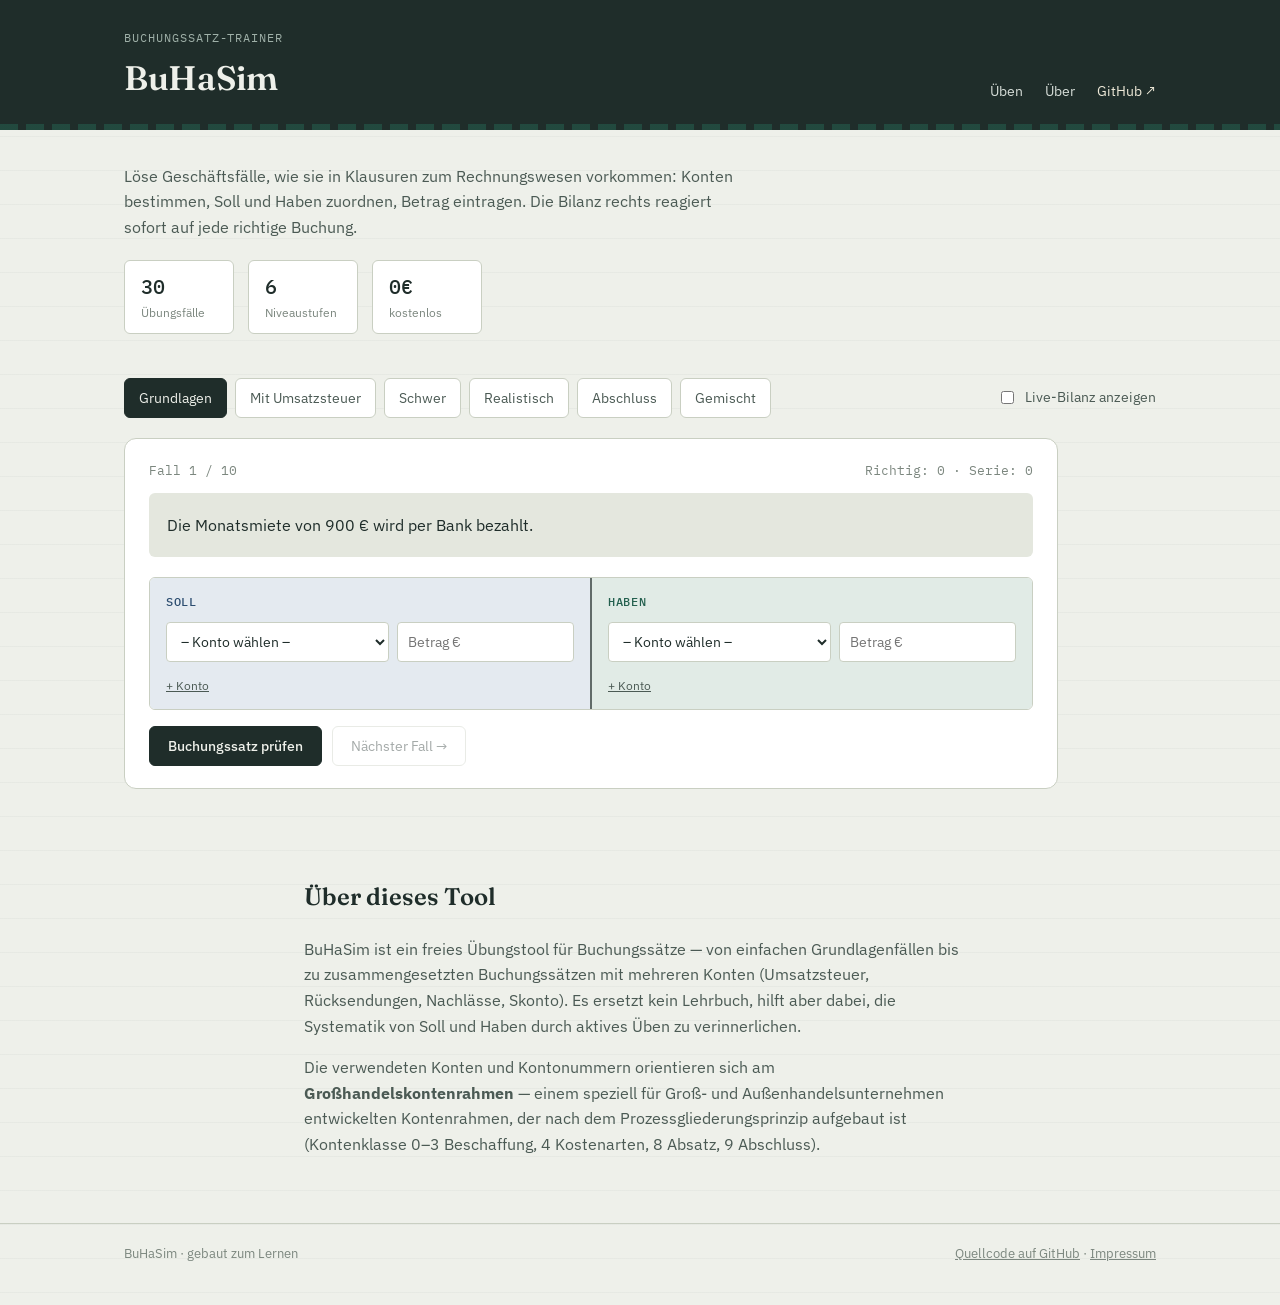
==== index.html @ 587c1fa8 "Update index.html Cases ausgesondert" ====
<!doctype html>
<html lang="de">
<head>
<meta charset="UTF-8" />
<meta name="viewport" content="width=device-width, initial-scale=1" />
<title>BuHaSim - Buchungssatz-Trainer für Rechnungswesen</title>
<meta name="description" content="Kostenloser, interaktiver Trainer für Buchungssätze: Geschäftsfälle lösen, Soll und Haben bestimmen und die Wirkung live in der Bilanz sehen." />
<link rel="icon" href="data:," />
<link rel="preconnect" href="https://fonts.googleapis.com">
<link rel="preconnect" href="https://fonts.gstatic.com" crossorigin>
<link href="https://fonts.googleapis.com/css2?family=Fraunces:opsz,wght@9..144,400;9..144,500;9..144,600&family=IBM+Plex+Sans:wght@400;500;600&family=IBM+Plex+Mono:wght@400;500&display=swap" rel="stylesheet">
<link rel="stylesheet" href="styles.css" />
</head>
<body>

<header class="site-header">
  <div class="wrap header-inner">
    <div class="wordmark">
      <span class="eyebrow">Buchungssatz-Trainer</span>
      <h1>BuHaSim</h1>
    </div>
    <nav class="header-nav">
      <a href="#uebung">Üben</a>
      <a href="#ueber">Über</a>
      <a href="https://github.com/LadeShootH/BuHa-Trainer" target="_blank" rel="noopener" class="gh-link">GitHub ↗</a>
    </nav>
  </div>
  <div class="ledger-rule" aria-hidden="true"></div>
</header>

<section class="intro wrap">
  <p class="intro-text">Löse Geschäftsfälle, wie sie in Klausuren zum Rechnungswesen vorkommen: Konten bestimmen, Soll und Haben zuordnen, Betrag eintragen. Die Bilanz rechts reagiert sofort auf jede richtige Buchung.</p>
  <div class="stat-row">
    <div class="stat-chip"><span class="stat-num" id="stat-count">0</span><span class="stat-label">Übungsfälle</span></div>
    <div class="stat-chip"><span class="stat-num">6</span><span class="stat-label">Niveaustufen</span></div>
    <div class="stat-chip"><span class="stat-num">0€</span><span class="stat-label">kostenlos</span></div>
  </div>
</section>

<main id="uebung" class="tool-section">
  <div class="wrap">

    <div class="tool-controls">
      <div class="category-picker" role="group" aria-label="Niveaustufe wählen">
        <button class="cat-btn is-active" data-cat="grundlagen">Grundlagen</button>
        <button class="cat-btn" data-cat="ust">Mit Umsatzsteuer</button>
        <button class="cat-btn" data-cat="schwer">Schwer</button>
        <button class="cat-btn" data-cat="realistisch">Realistisch</button>
        <button class="cat-btn" data-cat="abschluss">Abschluss</button>
        <button class="cat-btn" data-cat="gemischt">Gemischt</button>
      </div>
      <label class="bilanz-toggle">
        <input type="checkbox" id="toggle-bilanz" />
        Live-Bilanz anzeigen
      </label>
    </div>

    <div class="tool-grid">

      <section class="case-panel" aria-labelledby="case-heading">
        <div class="case-meta">
          <span id="case-heading">Fall 1 / –</span>
          <span class="score-display">Richtig: <span id="score">0</span> · Serie: <span id="streak">0</span></span>
        </div>

        <div class="case-card">
          <p id="case-text">Lädt…</p>
        </div>

        <form id="booking-form" class="booking-form" autocomplete="off">
          <div class="t-account">
            <div class="t-side" data-side="soll">
              <div class="t-side-label">Soll</div>
              <div id="soll-rows" class="posting-rows"></div>
              <button type="button" class="add-row-btn" data-side="soll">+ Konto</button>
            </div>
            <div class="t-divider" aria-hidden="true"></div>
            <div class="t-side" data-side="haben">
              <div class="t-side-label">Haben</div>
              <div id="haben-rows" class="posting-rows"></div>
              <button type="button" class="add-row-btn" data-side="haben">+ Konto</button>
            </div>
          </div>

          <div class="form-actions">
            <button type="submit" id="check-btn" class="btn-primary">Buchungssatz prüfen</button>
            <button type="button" id="next-btn" class="btn-secondary" disabled>Nächster Fall →</button>
          </div>
        </form>

        <div id="feedback" class="feedback" role="status" aria-live="polite">
          <span id="feedback-text"></span>
          <button type="button" id="explain-btn" class="explain-btn" hidden>Warum?</button>
        </div>
      </section>

      <aside id="bilanz-panel" class="bilanz-panel" aria-labelledby="bilanz-heading">
        <div class="bilanz-header">
          <h2 id="bilanz-heading">Live-Bilanz</h2>
          <button type="button" id="reset-bilanz-btn" class="reset-link">Zurücksetzen</button>
        </div>
        <div class="bilanz-columns">
          <div class="bilanz-col">
            <p class="bilanz-col-label">Aktiva</p>
            <div id="aktiva-rows" class="bilanz-rows"></div>
          </div>
          <div class="bilanz-col">
            <p class="bilanz-col-label">Passiva</p>
            <div id="passiva-rows" class="bilanz-rows"></div>
          </div>
        </div>
        <div class="bilanz-total">
          <span id="aktiva-total"></span>
          <span id="passiva-total"></span>
        </div>
        <p id="balance-check" class="balance-check"></p>
      </aside>

    </div>
  </div>
</main>

<section id="ueber" class="about wrap">
  <h2>Über dieses Tool</h2>
  <p>BuHaSim ist ein freies Übungstool für Buchungssätze — von einfachen Grundlagenfällen bis zu zusammengesetzten Buchungssätzen mit mehreren Konten (Umsatzsteuer, Rücksendungen, Nachlässe, Skonto). Es ersetzt kein Lehrbuch, hilft aber dabei, die Systematik von Soll und Haben durch aktives Üben zu verinnerlichen.</p>
  <p>Die verwendeten Konten und Kontonummern orientieren sich am <strong>Großhandelskontenrahmen</strong> — einem speziell für Groß- und Außenhandelsunternehmen entwickelten Kontenrahmen, der nach dem Prozessgliederungsprinzip aufgebaut ist (Kontenklasse 0–3 Beschaffung, 4 Kostenarten, 8 Absatz, 9 Abschluss).</p>
</section>

<footer class="site-footer">
  <div class="wrap footer-inner">
    <span>BuHaSim · gebaut zum Lernen</span>
    <span>
      <a href="https://github.com/LadeShootH/BuHa-Trainer" target="_blank" rel="noopener">Quellcode auf GitHub</a>
      · <a href="impressum.html">Impressum</a>
    </span>
  </div>
</footer>

<div id="explain-modal" class="modal-overlay" hidden>
  <div class="modal-box" role="dialog" aria-modal="true" aria-labelledby="explain-modal-title">
    <div class="modal-header">
      <h3 id="explain-modal-title">Warum dieser Buchungssatz?</h3>
      <button type="button" id="explain-close-btn" class="modal-close" aria-label="Schließen">✕</button>
    </div>
    <div id="explain-body" class="modal-body"></div>
  </div>
</div>

<script src="cases.js"></script>
<script src="app.js"></script>
</body>
</html>
---- styles.css ----
:root{
  --bg:#EEF0EA;
  --surface:#FFFFFF;
  --surface-2:#E4E7DE;
  --ink:#1F2D2A;
  --ink-soft:#4B5A54;
  --muted:#7C877F;
  --line:#C9CFC2;
  --accent-debit:#2B4C6F;
  --accent-debit-bg:#E4EAF0;
  --accent-credit:#24604F;
  --accent-credit-bg:#E1EBE6;
  --error:#8C3B2E;
  --error-bg:#F3E4DF;
  --font-display:'Fraunces', serif;
  --font-body:'IBM Plex Sans', system-ui, sans-serif;
  --font-mono:'IBM Plex Mono', monospace;
  --radius:6px;
}

*{box-sizing:border-box;}
html{scroll-behavior:smooth;}
@media (prefers-reduced-motion: reduce){html{scroll-behavior:auto;} *{animation-duration:.001ms !important; transition-duration:.001ms !important;}}

body{
  margin:0;
  background:var(--bg);
  color:var(--ink);
  font-family:var(--font-body);
  line-height:1.6;
  background-image:repeating-linear-gradient(to bottom, rgba(31,45,42,0.035) 0px, rgba(31,45,42,0.035) 1px, transparent 1px, transparent 34px);
}

.wrap{max-width:1080px;margin:0 auto;padding:0 24px;}

a{color:inherit;}

/* header */
.site-header{background:var(--ink);color:var(--bg);}
.header-inner{display:flex;justify-content:space-between;align-items:flex-end;padding:28px 24px 18px;flex-wrap:wrap;gap:12px;}
.eyebrow{display:block;font-family:var(--font-mono);font-size:12px;letter-spacing:0.08em;text-transform:uppercase;color:#9FB0A8;margin-bottom:4px;}
.wordmark h1{font-family:var(--font-display);font-weight:600;font-size:34px;margin:0;letter-spacing:-0.01em;}
.header-nav{display:flex;gap:22px;align-items:center;font-size:14px;}
.header-nav a{text-decoration:none;color:#D7DED9;border-bottom:1px solid transparent;padding-bottom:2px;}
.header-nav a:hover, .header-nav a:focus-visible{border-color:#D7DED9;}
.gh-link{color:#EFEAD9 !important;}
.ledger-rule{height:6px;background:repeating-linear-gradient(90deg, var(--accent-credit) 0 18px, transparent 18px 26px);opacity:.55;}

/* intro */
.intro{padding:34px 24px 8px;}
.intro-text{max-width:620px;color:var(--ink-soft);font-size:16px;margin:0 0 20px;}
.stat-row{display:flex;gap:14px;flex-wrap:wrap;margin-bottom:8px;}
.stat-chip{background:var(--surface);border:1px solid var(--line);border-radius:var(--radius);padding:10px 16px;display:flex;flex-direction:column;min-width:110px;}
.stat-num{font-family:var(--font-mono);font-size:20px;font-weight:500;}
.stat-label{font-size:12px;color:var(--muted);}

/* tool section */
.tool-section{padding:28px 24px 60px;}
.tool-controls{display:flex;justify-content:space-between;align-items:center;flex-wrap:wrap;gap:14px;margin-bottom:20px;}
.category-picker{display:flex;gap:8px;flex-wrap:wrap;}
.cat-btn{font-family:var(--font-body);font-size:14px;padding:8px 14px;border-radius:var(--radius);border:1px solid var(--line);background:var(--surface);color:var(--ink-soft);cursor:pointer;}
.cat-btn:hover{border-color:var(--accent-credit);}
.cat-btn.is-active{background:var(--ink);color:var(--bg);border-color:var(--ink);}
.bilanz-toggle{font-size:14px;color:var(--ink-soft);display:flex;gap:8px;align-items:center;cursor:pointer;}

.tool-grid{display:grid;grid-template-columns:1.35fr 1fr;gap:24px;align-items:start;}
@media (max-width:820px){.tool-grid{grid-template-columns:1fr;}}

.case-panel{background:var(--surface);border:1px solid var(--line);border-radius:12px;padding:22px 24px;}
.case-meta{display:flex;justify-content:space-between;font-size:13px;color:var(--muted);margin-bottom:12px;font-family:var(--font-mono);}
.case-card{background:var(--surface-2);border-radius:var(--radius);padding:16px 18px;margin-bottom:20px;min-height:64px;display:flex;align-items:center;}
#case-text{margin:0;font-size:16px;}

/* explain modal */
.modal-overlay{position:fixed;inset:0;background:rgba(22,34,43,0.55);display:flex;align-items:center;justify-content:center;padding:20px;z-index:100;}
.modal-overlay[hidden]{display:none;}
.modal-box{background:var(--surface);border-radius:12px;max-width:520px;width:100%;max-height:80vh;overflow-y:auto;padding:22px 24px;box-shadow:0 20px 60px rgba(0,0,0,0.35);}
.modal-header{display:flex;justify-content:space-between;align-items:flex-start;margin-bottom:14px;gap:12px;}
.modal-header h3{font-family:var(--font-display);font-weight:600;font-size:19px;margin:0;}
.modal-close{background:none;border:none;font-size:16px;line-height:1;cursor:pointer;color:var(--ink-soft);padding:4px 6px;}
.modal-close:hover{color:var(--ink);}
.modal-body{font-size:14px;line-height:1.6;color:var(--ink);}
.modal-body .explain-line{margin:0 0 10px;padding-left:12px;border-left:2px solid var(--line);}
.modal-body .explain-summary{margin:14px 0 0;font-style:italic;color:var(--ink-soft);}

/* T-account form */
.t-account{display:flex;border:1px solid var(--line);border-radius:var(--radius);overflow:hidden;margin-bottom:16px;}
.t-side{flex:1;padding:14px 16px;display:flex;flex-direction:column;gap:10px;}
.t-side[data-side="soll"]{background:var(--accent-debit-bg);}
.t-side[data-side="haben"]{background:var(--accent-credit-bg);}
.t-side-label{font-family:var(--font-mono);font-size:12px;text-transform:uppercase;letter-spacing:.06em;font-weight:500;}
.t-side[data-side="soll"] .t-side-label{color:var(--accent-debit);}
.t-side[data-side="haben"] .t-side-label{color:var(--accent-credit);}
.t-divider{width:2px;background:var(--ink);opacity:.7;}

.posting-row{display:flex;gap:8px;margin-bottom:4px;flex-wrap:wrap;}
.posting-row select{flex:1.3;min-width:140px;}
.posting-row input{flex:1;min-width:90px;font-family:var(--font-mono);}

select, input[type="number"]{
  font-family:var(--font-body);
  font-size:14px;
  padding:8px 10px;
  min-height:40px;
  border-radius:4px;
  border:1px solid var(--line);
  background:var(--surface);
  color:var(--ink);
  max-width:100%;
}
select{text-overflow:ellipsis;}
.btn-primary, .btn-secondary, .cat-btn{min-height:40px;}
select:focus-visible, input:focus-visible, button:focus-visible{outline:2px solid var(--accent-credit);outline-offset:2px;}

.add-row-btn{align-self:flex-start;background:none;border:none;font-size:12px;color:var(--ink-soft);cursor:pointer;padding:2px 0;text-decoration:underline;}
.is-abschluss .add-row-btn{display:none;}

.form-actions{display:flex;gap:10px;flex-wrap:wrap;}
button{font-family:var(--font-body);cursor:pointer;}
.btn-primary{background:var(--ink);color:var(--bg);border:1px solid var(--ink);padding:10px 18px;border-radius:var(--radius);font-size:14px;font-weight:500;}
.btn-primary:hover{background:var(--accent-credit);border-color:var(--accent-credit);}
.btn-secondary{background:var(--surface);color:var(--ink);border:1px solid var(--line);padding:10px 18px;border-radius:var(--radius);font-size:14px;}
.btn-secondary:disabled{opacity:.4;cursor:not-allowed;}

.feedback{margin-top:14px;font-size:14px;padding:10px 14px;border-radius:var(--radius);display:none;}
.feedback.is-correct{display:flex;justify-content:space-between;align-items:center;gap:12px;flex-wrap:wrap;background:var(--accent-credit-bg);color:var(--accent-credit);}
.feedback.is-wrong{display:flex;justify-content:space-between;align-items:center;gap:12px;flex-wrap:wrap;background:var(--error-bg);color:var(--error);}
.explain-btn{flex:none;background:none;border:1px solid currentColor;border-radius:4px;font-size:12px;color:inherit;cursor:pointer;padding:5px 10px;white-space:nowrap;opacity:0.85;}
.explain-btn:hover{opacity:1;}
.explain-btn[hidden]{display:none;}

/* bilanz panel */
.bilanz-panel{background:var(--surface);border:1px solid var(--line);border-radius:12px;padding:20px 22px;}
.bilanz-header{display:flex;justify-content:space-between;align-items:center;margin-bottom:12px;}
.bilanz-header h2{font-family:var(--font-display);font-weight:600;font-size:19px;margin:0;}
.reset-link{background:none;border:none;font-size:12px;color:var(--muted);text-decoration:underline;padding:0;}
.bilanz-columns{display:grid;grid-template-columns:1fr 1fr;gap:16px;}
.bilanz-col-label{font-family:var(--font-mono);font-size:12px;text-transform:uppercase;letter-spacing:.05em;color:var(--muted);border-bottom:1px solid var(--line);padding-bottom:6px;margin:0 0 8px;}
.bilanz-row{display:flex;justify-content:space-between;font-size:13px;padding:3px 0;color:var(--ink-soft);}
.bilanz-row span:last-child{font-family:var(--font-mono);color:var(--ink);}
.bilanz-total{display:flex;justify-content:space-between;margin-top:14px;padding-top:10px;border-top:2px solid var(--ink);font-family:var(--font-mono);font-size:14px;font-weight:500;}
.balance-check{font-size:12px;margin:10px 0 0;color:var(--muted);}
.balance-check.ok{color:var(--accent-credit);}
.balance-check.off{color:var(--error);}
#bilanz-panel.is-hidden{display:none;}

/* about + footer */
.about{padding:10px 24px 50px;max-width:720px;}
.about h2{font-family:var(--font-display);font-weight:600;}
.about p{color:var(--ink-soft);}

/* mobile */
@media (max-width:600px){
  .wrap{padding:0 16px;}
  .header-inner{padding:20px 16px 14px;align-items:flex-start;flex-direction:column;}
  .wordmark h1{font-size:26px;}
  .header-nav{gap:16px;font-size:13px;}
  .intro{padding:24px 16px 4px;}
  .intro-text{font-size:15px;}
  .stat-chip{min-width:0;flex:1;padding:8px 12px;}
  .tool-section{padding:20px 16px 48px;}
  .tool-controls{flex-direction:column;align-items:flex-start;gap:12px;}
  .case-panel, .bilanz-panel{padding:16px;}
  .modal-box{padding:18px;}
  .case-meta{flex-direction:column;gap:4px;}
  .t-account{flex-direction:column;}
  .t-divider{width:100%;height:2px;}
  .posting-row{flex-direction:column;align-items:stretch;}
  .posting-row select, .posting-row input{width:100%;min-width:0;}
  .form-actions{flex-direction:column;}
  .form-actions button{width:100%;}
  .bilanz-panel{padding:14px;}
  .bilanz-header h2{font-size:16px;}
  .bilanz-columns{grid-template-columns:1fr;gap:14px;}
  .bilanz-col-label{font-size:11px;padding-bottom:4px;margin-bottom:6px;}
  .bilanz-row{font-size:12px;padding:2px 0;}
  .bilanz-total{font-size:13px;margin-top:10px;padding-top:8px;}
  .balance-check{font-size:11px;}
  .legal-page{padding:28px 16px 48px;}
  .footer-inner{flex-direction:column;align-items:flex-start;}
}

/* legal page (Impressum) */
.legal-page{padding:40px 24px 60px;max-width:680px;}
.legal-title{font-family:var(--font-display);font-weight:600;font-size:30px;margin:0 0 24px;}
.legal-section{margin-bottom:26px;}
.legal-section h2{font-family:var(--font-body);font-weight:600;font-size:15px;text-transform:uppercase;letter-spacing:.04em;color:var(--ink-soft);margin:0 0 8px;}
.legal-section p{margin:0;color:var(--ink);}
.site-footer{border-top:1px solid var(--line);padding:20px 0 40px;}
.footer-inner{display:flex;justify-content:space-between;flex-wrap:wrap;gap:8px;font-size:13px;color:var(--muted);}
.footer-inner a{text-decoration:underline;}
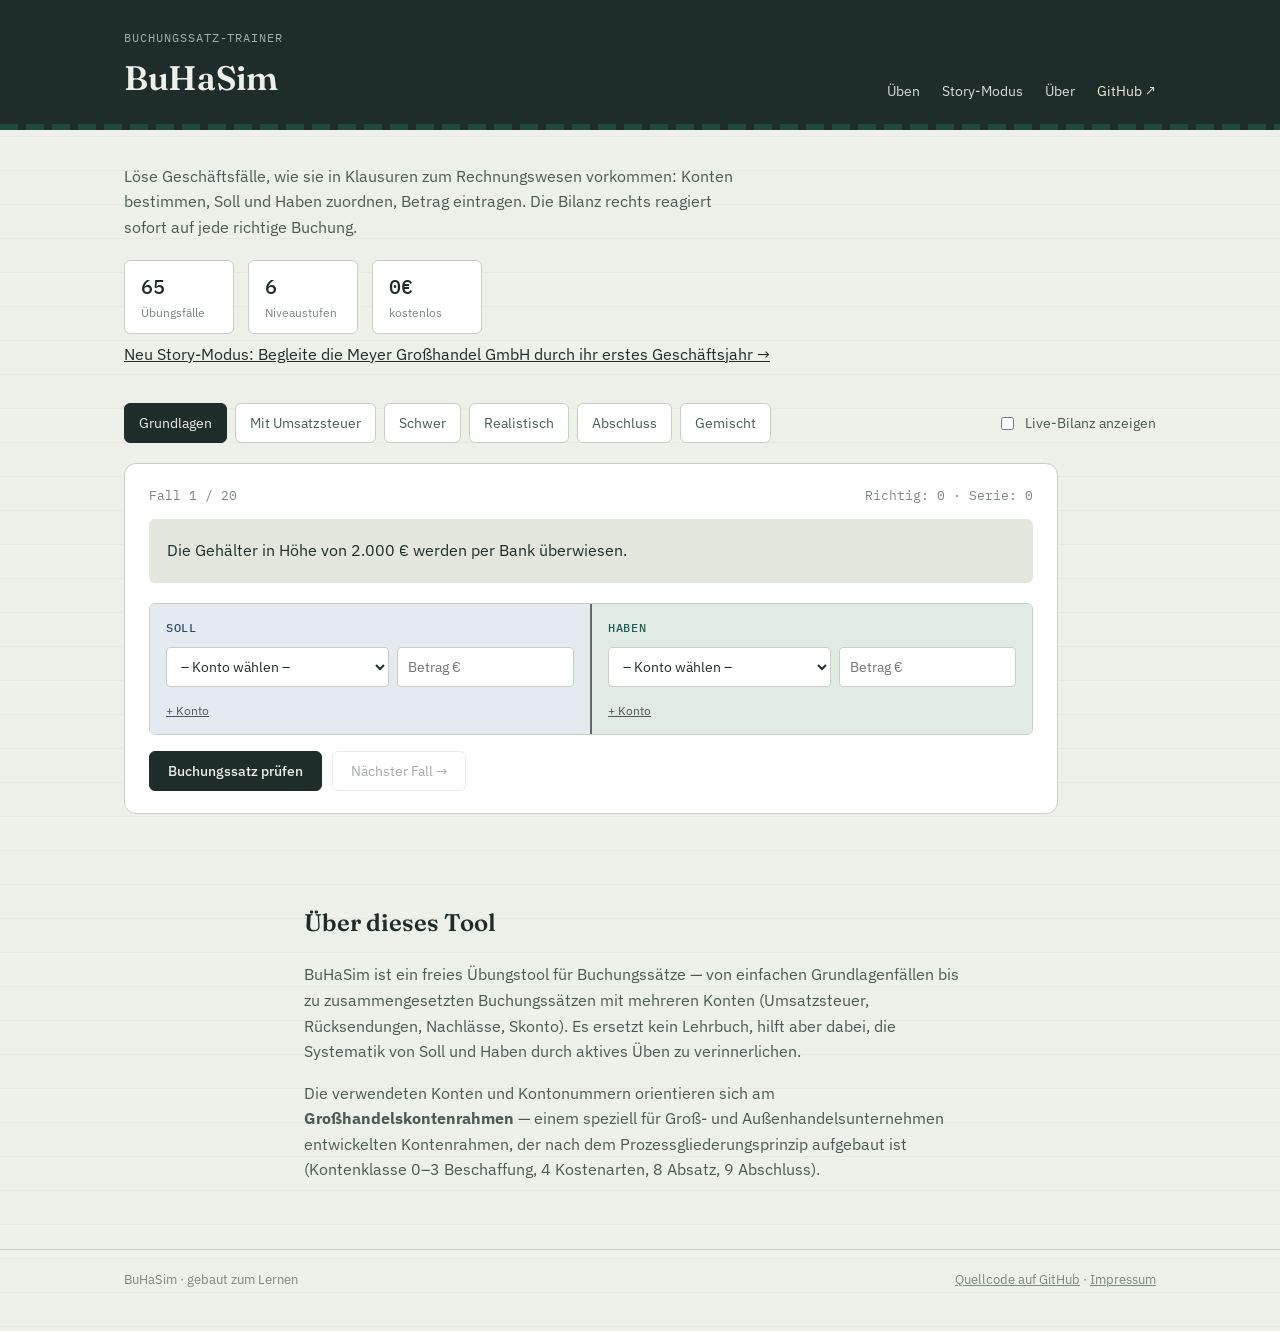
==== commit 3547c797: "Update index.html story mode added" ====
--- a/index.html
+++ b/index.html
@@ -3,7 +3,7 @@
 <head>
 <meta charset="UTF-8" />
 <meta name="viewport" content="width=device-width, initial-scale=1" />
-<title>BuHaSim - Buchungssatz-Trainer für Rechnungswesen</title>
+<title>BuHaSim — Buchungssatz-Trainer für Rechnungswesen</title>
 <meta name="description" content="Kostenloser, interaktiver Trainer für Buchungssätze: Geschäftsfälle lösen, Soll und Haben bestimmen und die Wirkung live in der Bilanz sehen." />
 <link rel="icon" href="data:," />
 <link rel="preconnect" href="https://fonts.googleapis.com">
@@ -21,6 +21,7 @@
     </div>
     <nav class="header-nav">
       <a href="#uebung">Üben</a>
+      <a href="story.html" class="story-link">Story-Modus</a>
       <a href="#ueber">Über</a>
       <a href="https://github.com/LadeShootH/BuHa-Trainer" target="_blank" rel="noopener" class="gh-link">GitHub ↗</a>
     </nav>
@@ -35,6 +36,10 @@
     <div class="stat-chip"><span class="stat-num">6</span><span class="stat-label">Niveaustufen</span></div>
     <div class="stat-chip"><span class="stat-num">0€</span><span class="stat-label">kostenlos</span></div>
   </div>
+  <a href="story.html" class="story-promo">
+    <span class="story-promo-eyebrow">Neu</span>
+    <span class="story-promo-title">Story-Modus: Begleite die Meyer Großhandel GmbH durch ihr erstes Geschäftsjahr →</span>
+  </a>
 </section>
 
 <main id="uebung" class="tool-section">
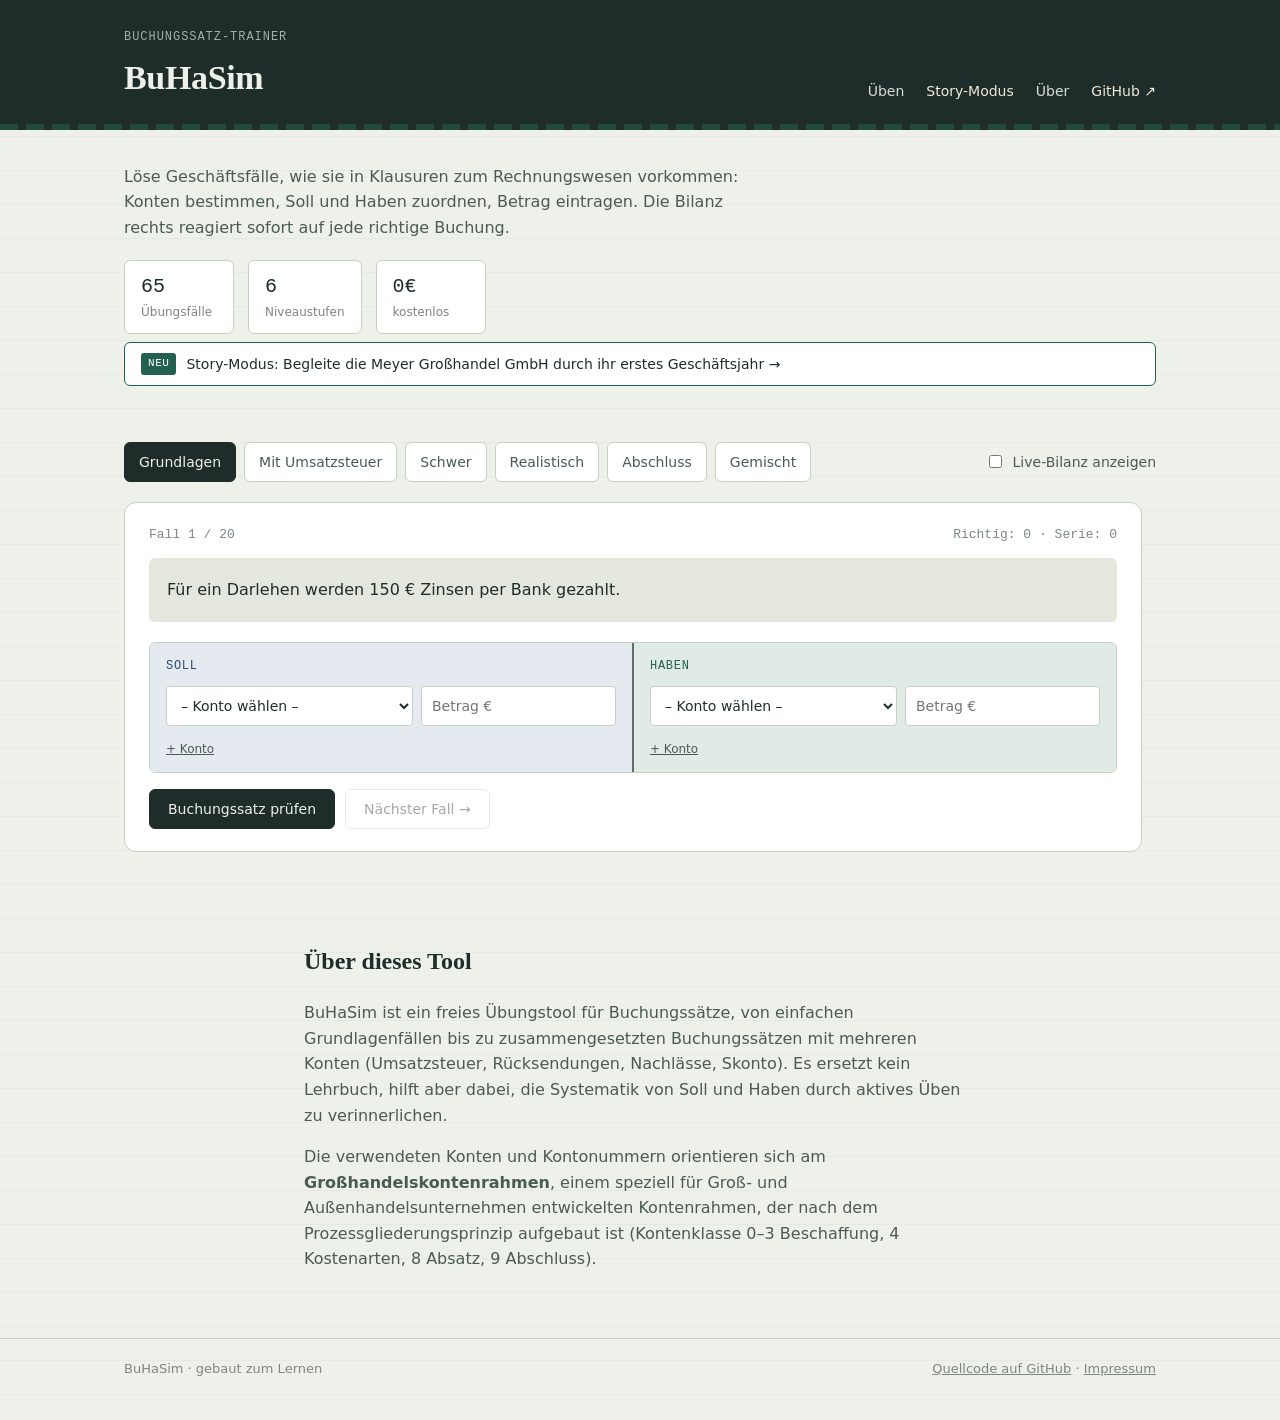
==== commit 638fcc09: "Add files via upload" ====
--- a/index.html
+++ b/index.html
@@ -3,12 +3,10 @@
 <head>
 <meta charset="UTF-8" />
 <meta name="viewport" content="width=device-width, initial-scale=1" />
-<title>BuHaSim — Buchungssatz-Trainer für Rechnungswesen</title>
+<title>BuHaSim · Buchungssatz-Trainer für Rechnungswesen</title>
 <meta name="description" content="Kostenloser, interaktiver Trainer für Buchungssätze: Geschäftsfälle lösen, Soll und Haben bestimmen und die Wirkung live in der Bilanz sehen." />
 <link rel="icon" href="data:," />
-<link rel="preconnect" href="https://fonts.googleapis.com">
-<link rel="preconnect" href="https://fonts.gstatic.com" crossorigin>
-<link href="https://fonts.googleapis.com/css2?family=Fraunces:opsz,wght@9..144,400;9..144,500;9..144,600&family=IBM+Plex+Sans:wght@400;500;600&family=IBM+Plex+Mono:wght@400;500&display=swap" rel="stylesheet">
+<link rel="stylesheet" href="fonts.css" />
 <link rel="stylesheet" href="styles.css" />
 </head>
 <body>
@@ -127,8 +125,8 @@
 
 <section id="ueber" class="about wrap">
   <h2>Über dieses Tool</h2>
-  <p>BuHaSim ist ein freies Übungstool für Buchungssätze — von einfachen Grundlagenfällen bis zu zusammengesetzten Buchungssätzen mit mehreren Konten (Umsatzsteuer, Rücksendungen, Nachlässe, Skonto). Es ersetzt kein Lehrbuch, hilft aber dabei, die Systematik von Soll und Haben durch aktives Üben zu verinnerlichen.</p>
-  <p>Die verwendeten Konten und Kontonummern orientieren sich am <strong>Großhandelskontenrahmen</strong> — einem speziell für Groß- und Außenhandelsunternehmen entwickelten Kontenrahmen, der nach dem Prozessgliederungsprinzip aufgebaut ist (Kontenklasse 0–3 Beschaffung, 4 Kostenarten, 8 Absatz, 9 Abschluss).</p>
+  <p>BuHaSim ist ein freies Übungstool für Buchungssätze, von einfachen Grundlagenfällen bis zu zusammengesetzten Buchungssätzen mit mehreren Konten (Umsatzsteuer, Rücksendungen, Nachlässe, Skonto). Es ersetzt kein Lehrbuch, hilft aber dabei, die Systematik von Soll und Haben durch aktives Üben zu verinnerlichen.</p>
+  <p>Die verwendeten Konten und Kontonummern orientieren sich am <strong>Großhandelskontenrahmen</strong>, einem speziell für Groß- und Außenhandelsunternehmen entwickelten Kontenrahmen, der nach dem Prozessgliederungsprinzip aufgebaut ist (Kontenklasse 0–3 Beschaffung, 4 Kostenarten, 8 Absatz, 9 Abschluss).</p>
 </section>
 
 <footer class="site-footer">
--- a/fonts.css
+++ b/fonts.css
@@ -0,0 +1,61 @@
+/* Selbst gehostete Schriften. Keine Anfragen an Google/Drittanbieter.
+   Dateien liegen unter /fonts, siehe DEPLOYMENT.md für Details. */
+
+@font-face {
+  font-family: 'Fraunces';
+  font-style: normal;
+  font-weight: 400;
+  font-display: swap;
+  src: url('fonts/fraunces-latin-400-normal.woff2') format('woff2');
+}
+@font-face {
+  font-family: 'Fraunces';
+  font-style: normal;
+  font-weight: 500;
+  font-display: swap;
+  src: url('fonts/fraunces-latin-500-normal.woff2') format('woff2');
+}
+@font-face {
+  font-family: 'Fraunces';
+  font-style: normal;
+  font-weight: 600;
+  font-display: swap;
+  src: url('fonts/fraunces-latin-600-normal.woff2') format('woff2');
+}
+
+@font-face {
+  font-family: 'IBM Plex Sans';
+  font-style: normal;
+  font-weight: 400;
+  font-display: swap;
+  src: url('fonts/ibm-plex-sans-latin-400-normal.woff2') format('woff2');
+}
+@font-face {
+  font-family: 'IBM Plex Sans';
+  font-style: normal;
+  font-weight: 500;
+  font-display: swap;
+  src: url('fonts/ibm-plex-sans-latin-500-normal.woff2') format('woff2');
+}
+@font-face {
+  font-family: 'IBM Plex Sans';
+  font-style: normal;
+  font-weight: 600;
+  font-display: swap;
+  src: url('fonts/ibm-plex-sans-latin-600-normal.woff2') format('woff2');
+}
+
+@font-face {
+  font-family: 'IBM Plex Mono';
+  font-style: normal;
+  font-weight: 400;
+  font-display: swap;
+  src: url('fonts/ibm-plex-mono-latin-400-normal.woff2') format('woff2');
+}
+@font-face {
+  font-family: 'IBM Plex Mono';
+  font-style: normal;
+  font-weight: 500;
+  font-display: swap;
+  src: url('fonts/ibm-plex-mono-latin-500-normal.woff2') format('woff2');
+}
--- a/styles.css
+++ b/styles.css
@@ -20,6 +20,8 @@
 
 *{box-sizing:border-box;}
 html{scroll-behavior:smooth;}
+h1, h2, h3{text-wrap:balance;}
+p{text-wrap:pretty;}
 @media (prefers-reduced-motion: reduce){html{scroll-behavior:auto;} *{animation-duration:.001ms !important; transition-duration:.001ms !important;}}
 
 body{
@@ -81,7 +83,7 @@
 .modal-close:hover{color:var(--ink);}
 .modal-body{font-size:14px;line-height:1.6;color:var(--ink);}
 .modal-body .explain-line{margin:0 0 10px;padding-left:12px;border-left:2px solid var(--line);}
-.modal-body .explain-summary{margin:14px 0 0;font-style:italic;color:var(--ink-soft);}
+.modal-body .explain-summary{margin:14px 0 0;padding-top:12px;border-top:1px solid var(--line);color:var(--ink-soft);}
 
 /* T-account form */
 .t-account{display:flex;border:1px solid var(--line);border-radius:var(--radius);overflow:hidden;margin-bottom:16px;}
@@ -189,3 +191,24 @@
 .site-footer{border-top:1px solid var(--line);padding:20px 0 40px;}
 .footer-inner{display:flex;justify-content:space-between;flex-wrap:wrap;gap:8px;font-size:13px;color:var(--muted);}
 .footer-inner a{text-decoration:underline;}
+
+/* story mode */
+.story-link{font-weight:500;color:#EFEAD9 !important;}
+.story-promo{display:flex;align-items:center;gap:10px;background:var(--surface);border:1px solid var(--accent-credit);border-radius:var(--radius);padding:10px 16px;margin-bottom:20px;text-decoration:none;color:var(--ink);font-size:14px;}
+.story-promo:hover{background:var(--accent-credit-bg);}
+.story-promo-eyebrow{font-family:var(--font-mono);font-size:11px;text-transform:uppercase;letter-spacing:.05em;background:var(--accent-credit);color:var(--surface);padding:2px 7px;border-radius:3px;flex:none;}
+.story-promo-title{font-weight:500;}
+
+.story-progress-bar{height:6px;background:var(--surface-2);border-radius:3px;overflow:hidden;margin-bottom:20px;}
+.story-progress-fill{height:100%;background:var(--accent-credit);width:0%;transition:width .3s ease;}
+
+.story-narrative-card{background:var(--surface-2);border-left:3px solid var(--accent-credit);color:var(--ink-soft);}
+.story-narrative-card p{margin:0;}
+
+.story-reaction{margin-top:12px;padding:10px 14px;border-radius:var(--radius);background:var(--accent-debit-bg);color:var(--accent-debit);font-size:14px;font-weight:500;}
+
+.story-stats{display:flex;gap:14px;margin-bottom:14px;}
+.story-stat{flex:1;background:var(--surface-2);border-radius:var(--radius);padding:12px 14px;display:flex;flex-direction:column;gap:4px;}
+.story-stat-label{font-family:var(--font-mono);font-size:11px;text-transform:uppercase;letter-spacing:.04em;color:var(--muted);}
+.story-stat-value{font-family:var(--font-mono);font-size:20px;font-weight:500;}
+.story-hint{font-size:12px;color:var(--muted);margin:0;}
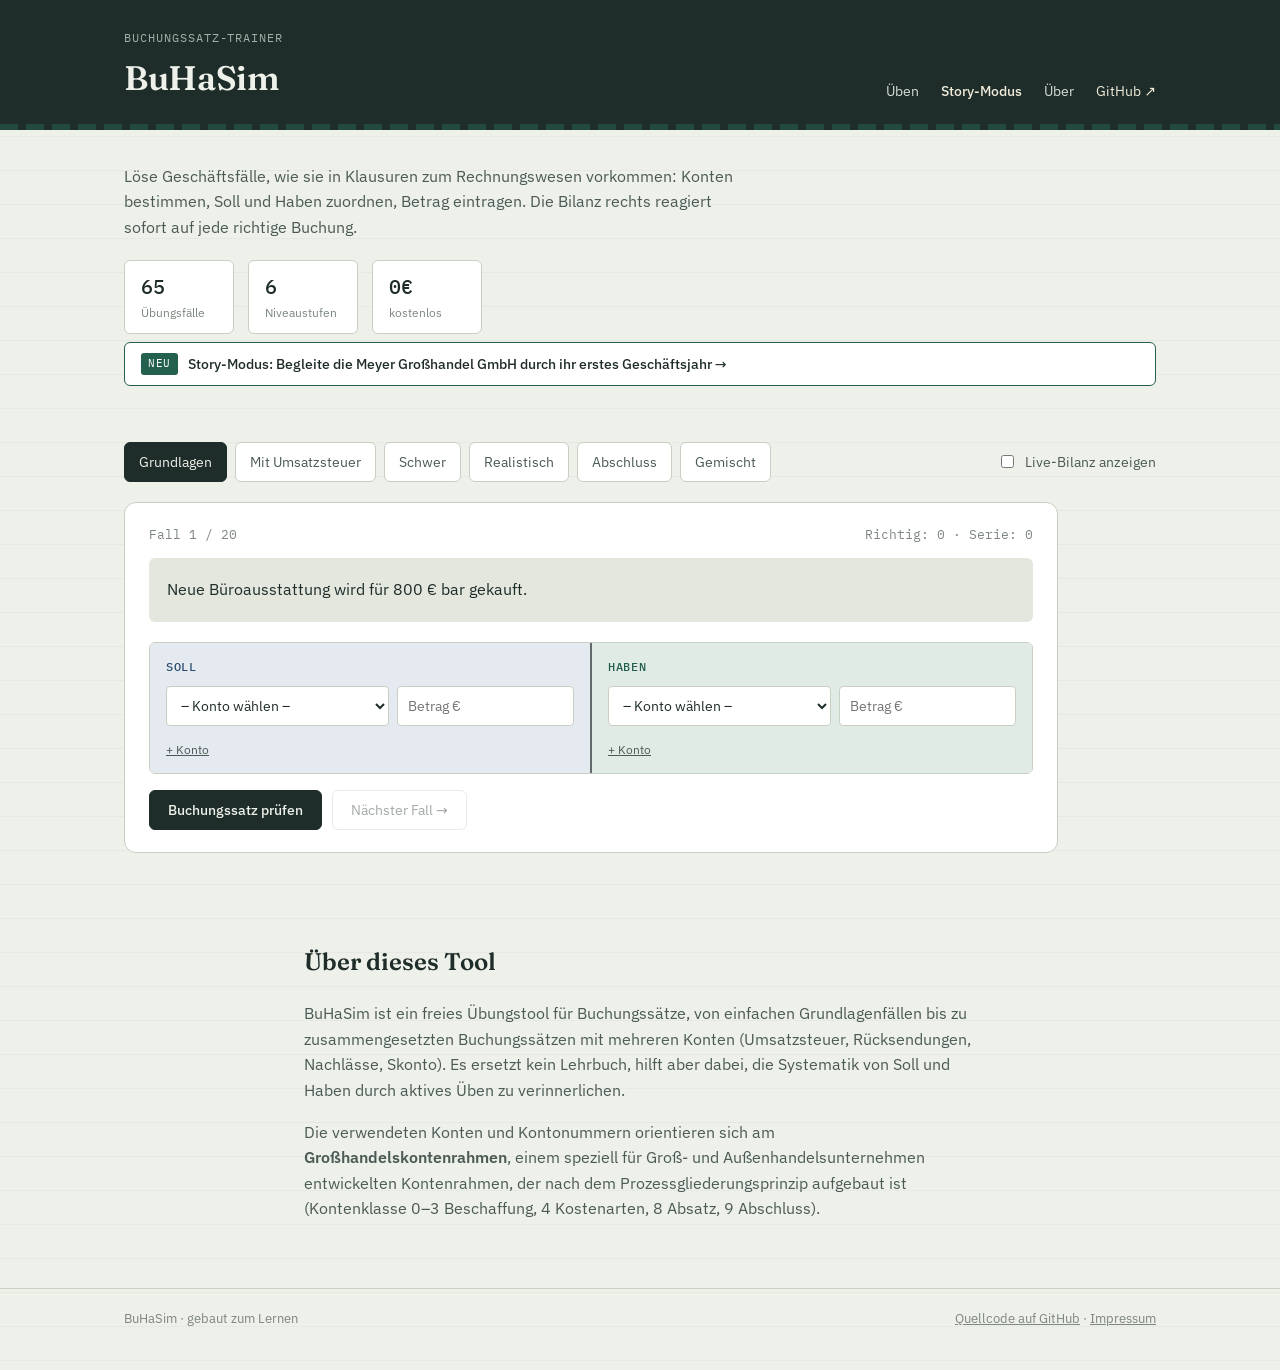
==== commit 1660f405: "Favicon hinzugefügt" ====
--- a/index.html
+++ b/index.html
@@ -5,7 +5,11 @@
 <meta name="viewport" content="width=device-width, initial-scale=1" />
 <title>BuHaSim · Buchungssatz-Trainer für Rechnungswesen</title>
 <meta name="description" content="Kostenloser, interaktiver Trainer für Buchungssätze: Geschäftsfälle lösen, Soll und Haben bestimmen und die Wirkung live in der Bilanz sehen." />
-<link rel="icon" href="data:," />
+<link rel="icon" href="/favicon.ico" sizes="any" />
+<link rel="icon" href="/favicon-32x32.png" type="image/png" sizes="32x32" />
+<link rel="icon" href="/favicon-16x16.png" type="image/png" sizes="16x16" />
+<link rel="apple-touch-icon" href="/apple-touch-icon.png" />
+<link rel="manifest" href="/site.webmanifest" />
 <link rel="stylesheet" href="fonts.css" />
 <link rel="stylesheet" href="styles.css" />
 </head>
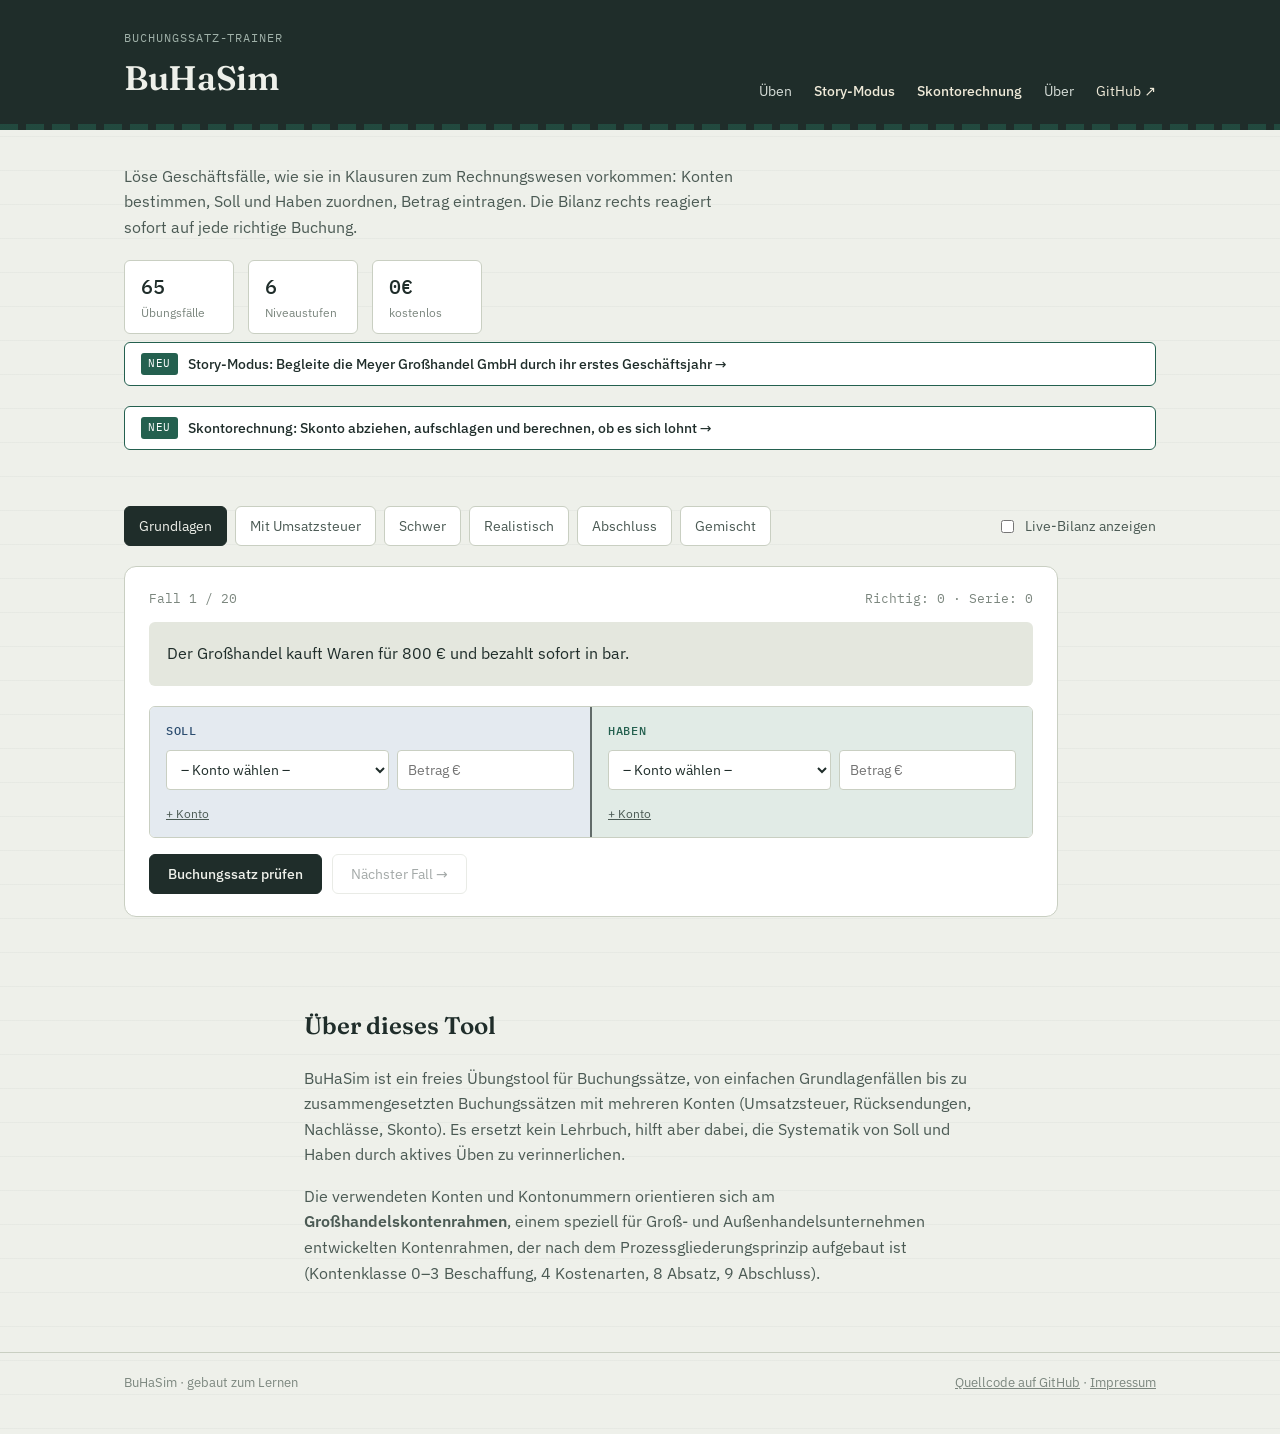
==== commit c5dd3515: "Update: Skontorechnungen hinzugefügt" ====
--- a/index.html
+++ b/index.html
@@ -24,6 +24,7 @@
     <nav class="header-nav">
       <a href="#uebung">Üben</a>
       <a href="story.html" class="story-link">Story-Modus</a>
+      <a href="skonto.html" class="story-link">Skontorechnung</a>
       <a href="#ueber">Über</a>
       <a href="https://github.com/LadeShootH/BuHa-Trainer" target="_blank" rel="noopener" class="gh-link">GitHub ↗</a>
     </nav>
@@ -41,6 +42,10 @@
   <a href="story.html" class="story-promo">
     <span class="story-promo-eyebrow">Neu</span>
     <span class="story-promo-title">Story-Modus: Begleite die Meyer Großhandel GmbH durch ihr erstes Geschäftsjahr →</span>
+  </a>
+  <a href="skonto.html" class="story-promo">
+    <span class="story-promo-eyebrow">Neu</span>
+    <span class="story-promo-title">Skontorechnung: Skonto abziehen, aufschlagen und berechnen, ob es sich lohnt →</span>
   </a>
 </section>
 
--- a/styles.css
+++ b/styles.css
@@ -212,3 +212,16 @@
 .story-stat-label{font-family:var(--font-mono);font-size:11px;text-transform:uppercase;letter-spacing:.04em;color:var(--muted);}
 .story-stat-value{font-family:var(--font-mono);font-size:20px;font-weight:500;}
 .story-hint{font-size:12px;color:var(--muted);margin:0;}
+
+/* Skontorechnung */
+.skonto-form{display:flex;flex-direction:column;gap:16px;}
+.skonto-input-area{display:flex;flex-direction:column;gap:14px;}
+.skonto-field{display:flex;flex-direction:column;gap:6px;}
+.skonto-field label{font-size:13px;color:var(--ink-soft);}
+.skonto-field input, .skonto-field select{width:100%;}
+
+.formel-list{display:flex;flex-direction:column;gap:14px;margin-bottom:14px;}
+.formel-item{padding-bottom:12px;border-bottom:1px solid var(--line);}
+.formel-item:last-child{border-bottom:none;padding-bottom:0;}
+.formel-title{font-size:13px;font-weight:500;margin:0 0 4px;color:var(--ink);}
+.formel-body{font-family:var(--font-mono);font-size:12px;color:var(--ink-soft);margin:0;line-height:1.5;}
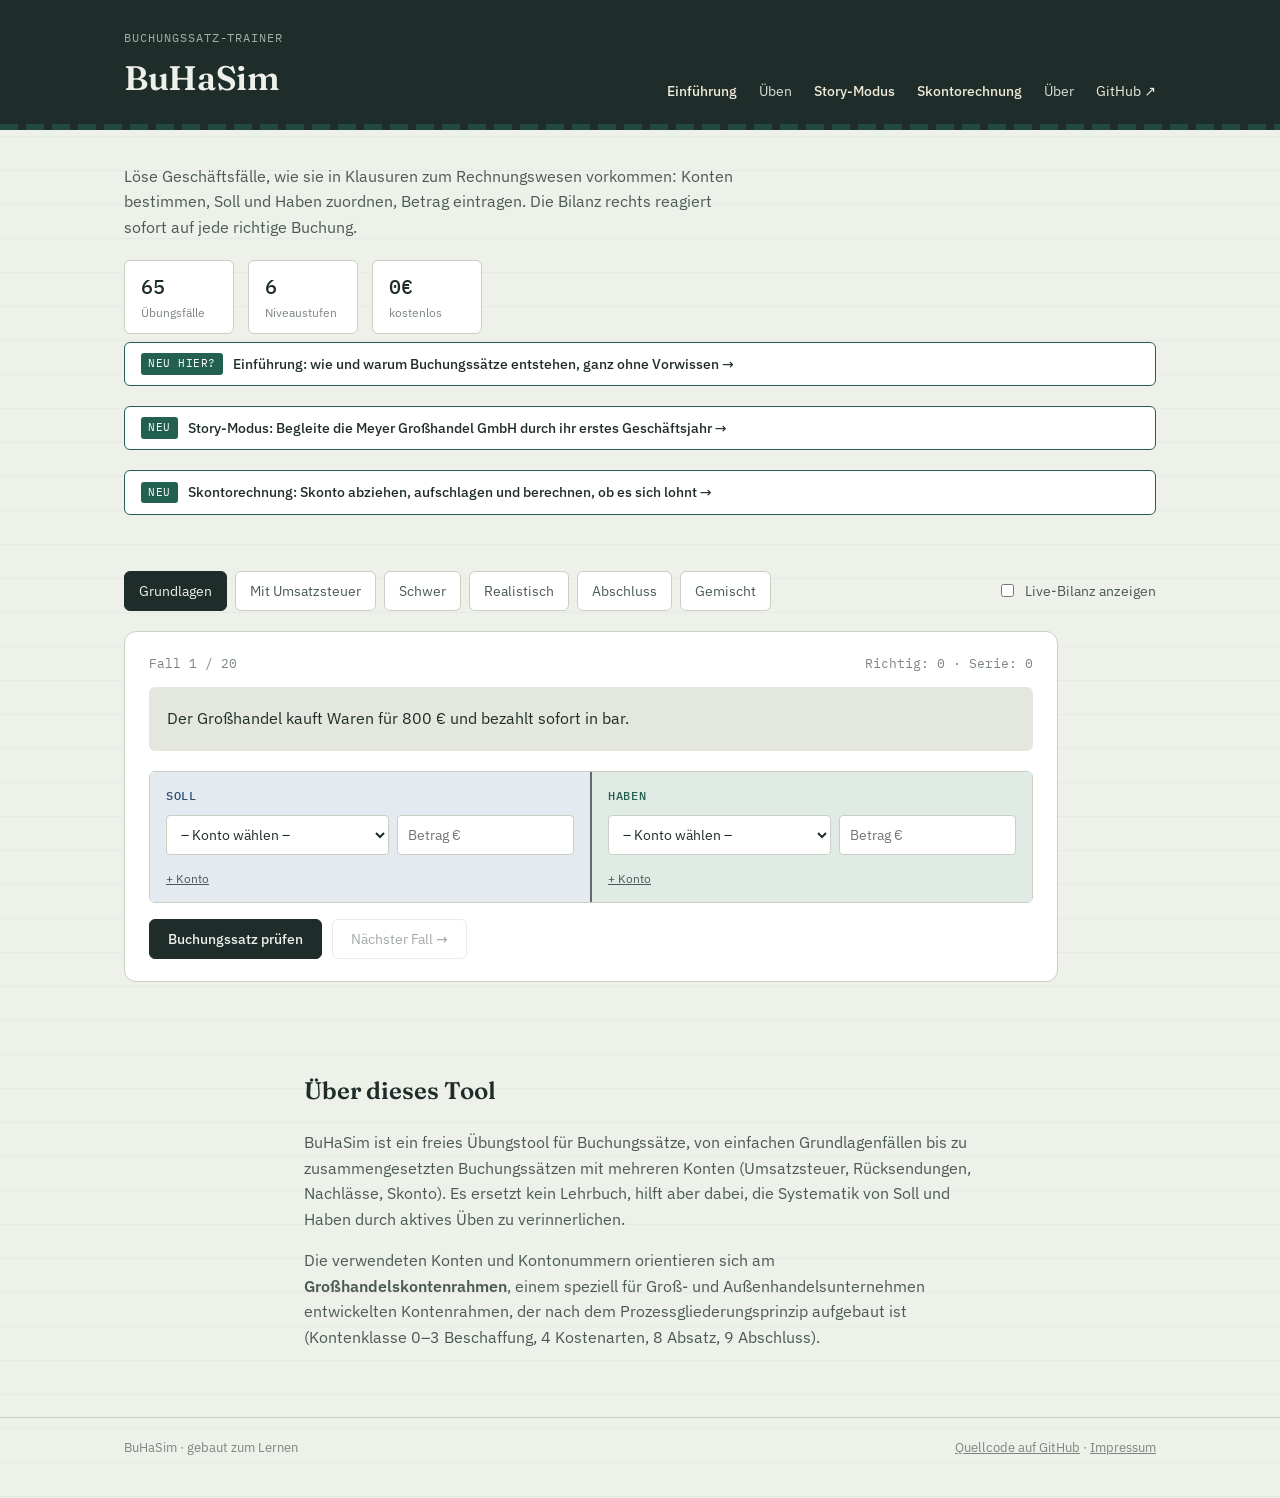
==== commit cf053f89: "Einführung in Buchhaltung" ====
--- a/index.html
+++ b/index.html
@@ -22,6 +22,7 @@
       <h1>BuHaSim</h1>
     </div>
     <nav class="header-nav">
+      <a href="einfuehrung.html" class="story-link">Einführung</a>
       <a href="#uebung">Üben</a>
       <a href="story.html" class="story-link">Story-Modus</a>
       <a href="skonto.html" class="story-link">Skontorechnung</a>
@@ -39,6 +40,10 @@
     <div class="stat-chip"><span class="stat-num">6</span><span class="stat-label">Niveaustufen</span></div>
     <div class="stat-chip"><span class="stat-num">0€</span><span class="stat-label">kostenlos</span></div>
   </div>
+  <a href="einfuehrung.html" class="story-promo">
+    <span class="story-promo-eyebrow">Neu hier?</span>
+    <span class="story-promo-title">Einführung: wie und warum Buchungssätze entstehen, ganz ohne Vorwissen →</span>
+  </a>
   <a href="story.html" class="story-promo">
     <span class="story-promo-eyebrow">Neu</span>
     <span class="story-promo-title">Story-Modus: Begleite die Meyer Großhandel GmbH durch ihr erstes Geschäftsjahr →</span>
--- a/styles.css
+++ b/styles.css
@@ -225,3 +225,49 @@
 .formel-item:last-child{border-bottom:none;padding-bottom:0;}
 .formel-title{font-size:13px;font-weight:500;margin:0 0 4px;color:var(--ink);}
 .formel-body{font-family:var(--font-mono);font-size:12px;color:var(--ink-soft);margin:0;line-height:1.5;}
+
+/* Einführung / Grundlagen-Guide */
+.guide-page{padding:40px 24px 60px;max-width:720px;}
+.guide-title{font-family:var(--font-display);font-weight:600;font-size:32px;margin:0 0 8px;}
+.guide-subtitle{color:var(--ink-soft);font-size:16px;margin:0 0 28px;max-width:560px;}
+
+.guide-toc{background:var(--surface-2);border-radius:var(--radius);padding:18px 20px;margin-bottom:36px;}
+.guide-toc-label{margin:0 0 10px;font-family:var(--font-mono);font-size:12px;text-transform:uppercase;letter-spacing:.05em;color:var(--muted);}
+.guide-toc ol{margin:0;padding-left:20px;}
+.guide-toc li{margin-bottom:4px;}
+.guide-toc a{text-decoration:underline;}
+
+.guide-section{margin-bottom:44px;}
+.guide-section h2{font-family:var(--font-display);font-weight:600;font-size:22px;margin:0 0 14px;scroll-margin-top:20px;}
+.guide-section h3{font-family:var(--font-body);font-weight:600;font-size:16px;margin:22px 0 8px;}
+.guide-section p{color:var(--ink);margin:0 0 14px;line-height:1.65;}
+.guide-section p:last-child{margin-bottom:0;}
+
+.rule-table{width:100%;border-collapse:collapse;margin:16px 0;font-size:14px;}
+.rule-table th, .rule-table td{border:1px solid var(--line);padding:10px 12px;text-align:left;}
+.rule-table th{background:var(--surface-2);font-weight:500;}
+.rule-table td.is-soll{color:var(--accent-debit);font-weight:500;}
+.rule-table td.is-haben{color:var(--accent-credit);font-weight:500;}
+
+.guide-example{background:var(--surface-2);border-radius:var(--radius);padding:18px 20px;margin:16px 0;}
+.guide-example p{margin:0 0 10px;}
+.guide-example p:last-child{margin-bottom:0;}
+.guide-example-label{font-family:var(--font-mono);font-size:11px;text-transform:uppercase;letter-spacing:.05em;color:var(--muted);margin:0 0 8px;}
+
+.guide-steps{margin:16px 0;padding:0;list-style:none;counter-reset:guide-step;}
+.guide-steps li{position:relative;padding-left:40px;margin-bottom:16px;color:var(--ink);line-height:1.55;}
+.guide-steps li::before{counter-increment:guide-step;content:counter(guide-step);position:absolute;left:0;top:0;width:26px;height:26px;border-radius:50%;background:var(--ink);color:var(--bg);font-family:var(--font-mono);font-size:13px;font-weight:500;display:flex;align-items:center;justify-content:center;}
+
+.guide-mini-t{max-width:360px;margin:16px 0;}
+.guide-mini-t .t-side p{margin:0 0 6px;font-size:14px;}
+.guide-mini-t .t-side p:last-child{margin-bottom:0;}
+
+.guide-cta{display:flex;flex-wrap:wrap;gap:12px;margin-top:8px;}
+.guide-cta a{display:inline-block;text-decoration:none;}
+
+@media (max-width:600px){
+  .guide-page{padding:28px 16px 48px;}
+  .guide-title{font-size:26px;}
+  .rule-table{font-size:12px;}
+  .rule-table th, .rule-table td{padding:7px 8px;}
+}
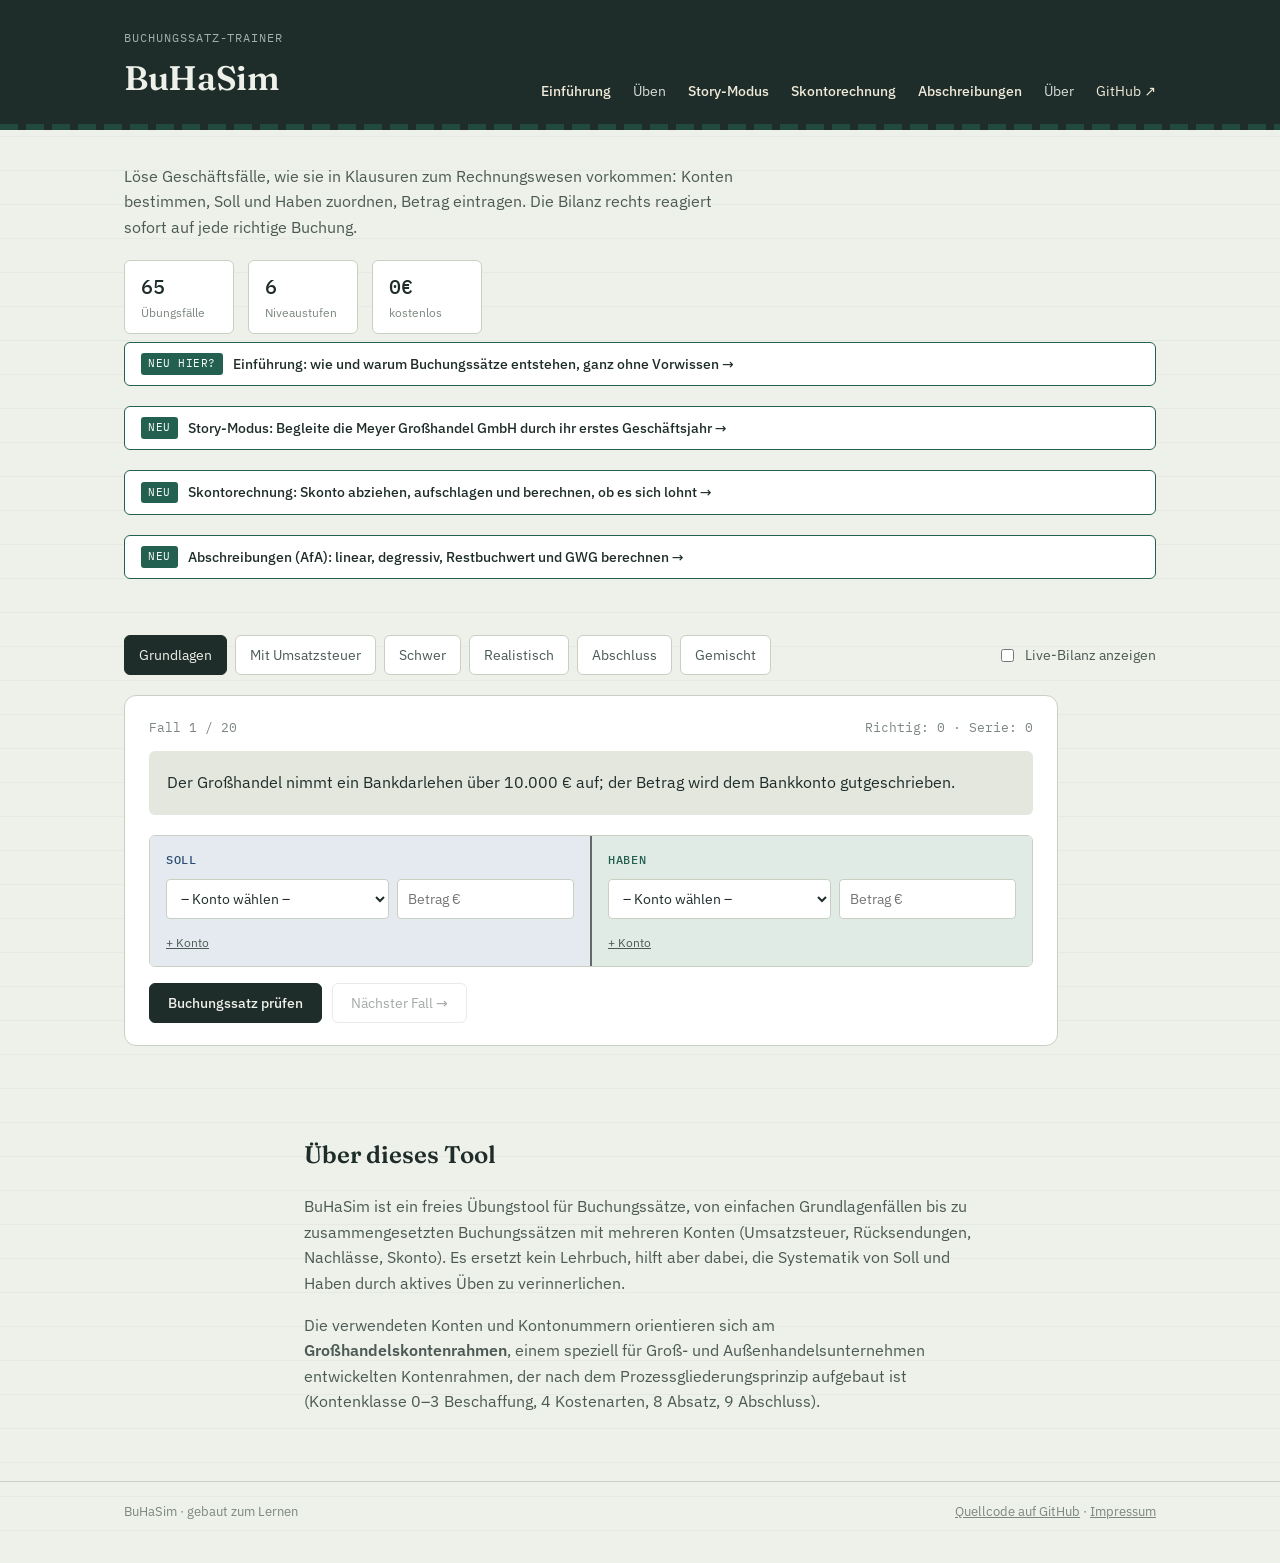
==== commit 8202c6c1: "Neuer Aufgabenbereich Abschreibungen (AfA) Eigene Seite afa.html mit 31 Aufgaben: lineare AfA, zeita" ====
--- a/index.html
+++ b/index.html
@@ -26,6 +26,7 @@
       <a href="#uebung">Üben</a>
       <a href="story.html" class="story-link">Story-Modus</a>
       <a href="skonto.html" class="story-link">Skontorechnung</a>
+      <a href="afa.html" class="story-link">Abschreibungen</a>
       <a href="#ueber">Über</a>
       <a href="https://github.com/LadeShootH/BuHa-Trainer" target="_blank" rel="noopener" class="gh-link">GitHub ↗</a>
     </nav>
@@ -51,6 +52,10 @@
   <a href="skonto.html" class="story-promo">
     <span class="story-promo-eyebrow">Neu</span>
     <span class="story-promo-title">Skontorechnung: Skonto abziehen, aufschlagen und berechnen, ob es sich lohnt →</span>
+  </a>
+  <a href="afa.html" class="story-promo">
+    <span class="story-promo-eyebrow">Neu</span>
+    <span class="story-promo-title">Abschreibungen (AfA): linear, degressiv, Restbuchwert und GWG berechnen →</span>
   </a>
 </section>
 
